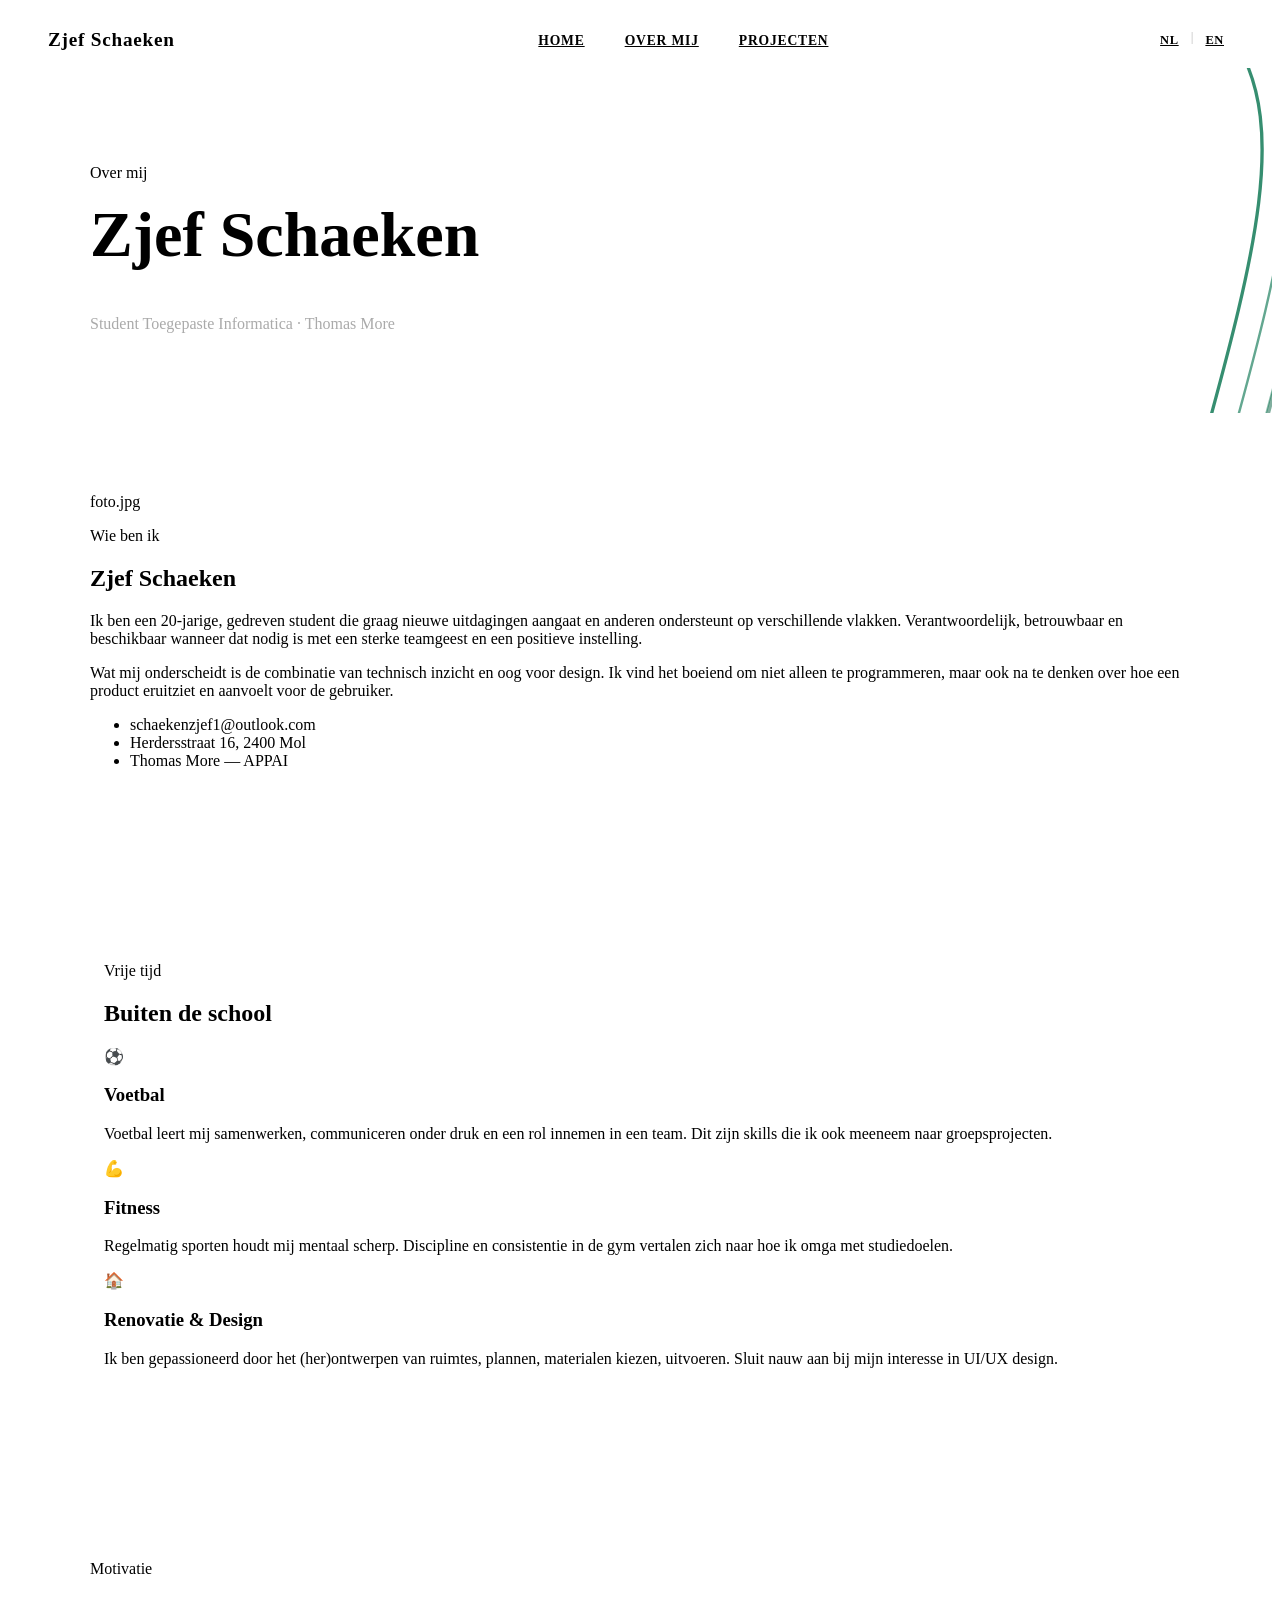
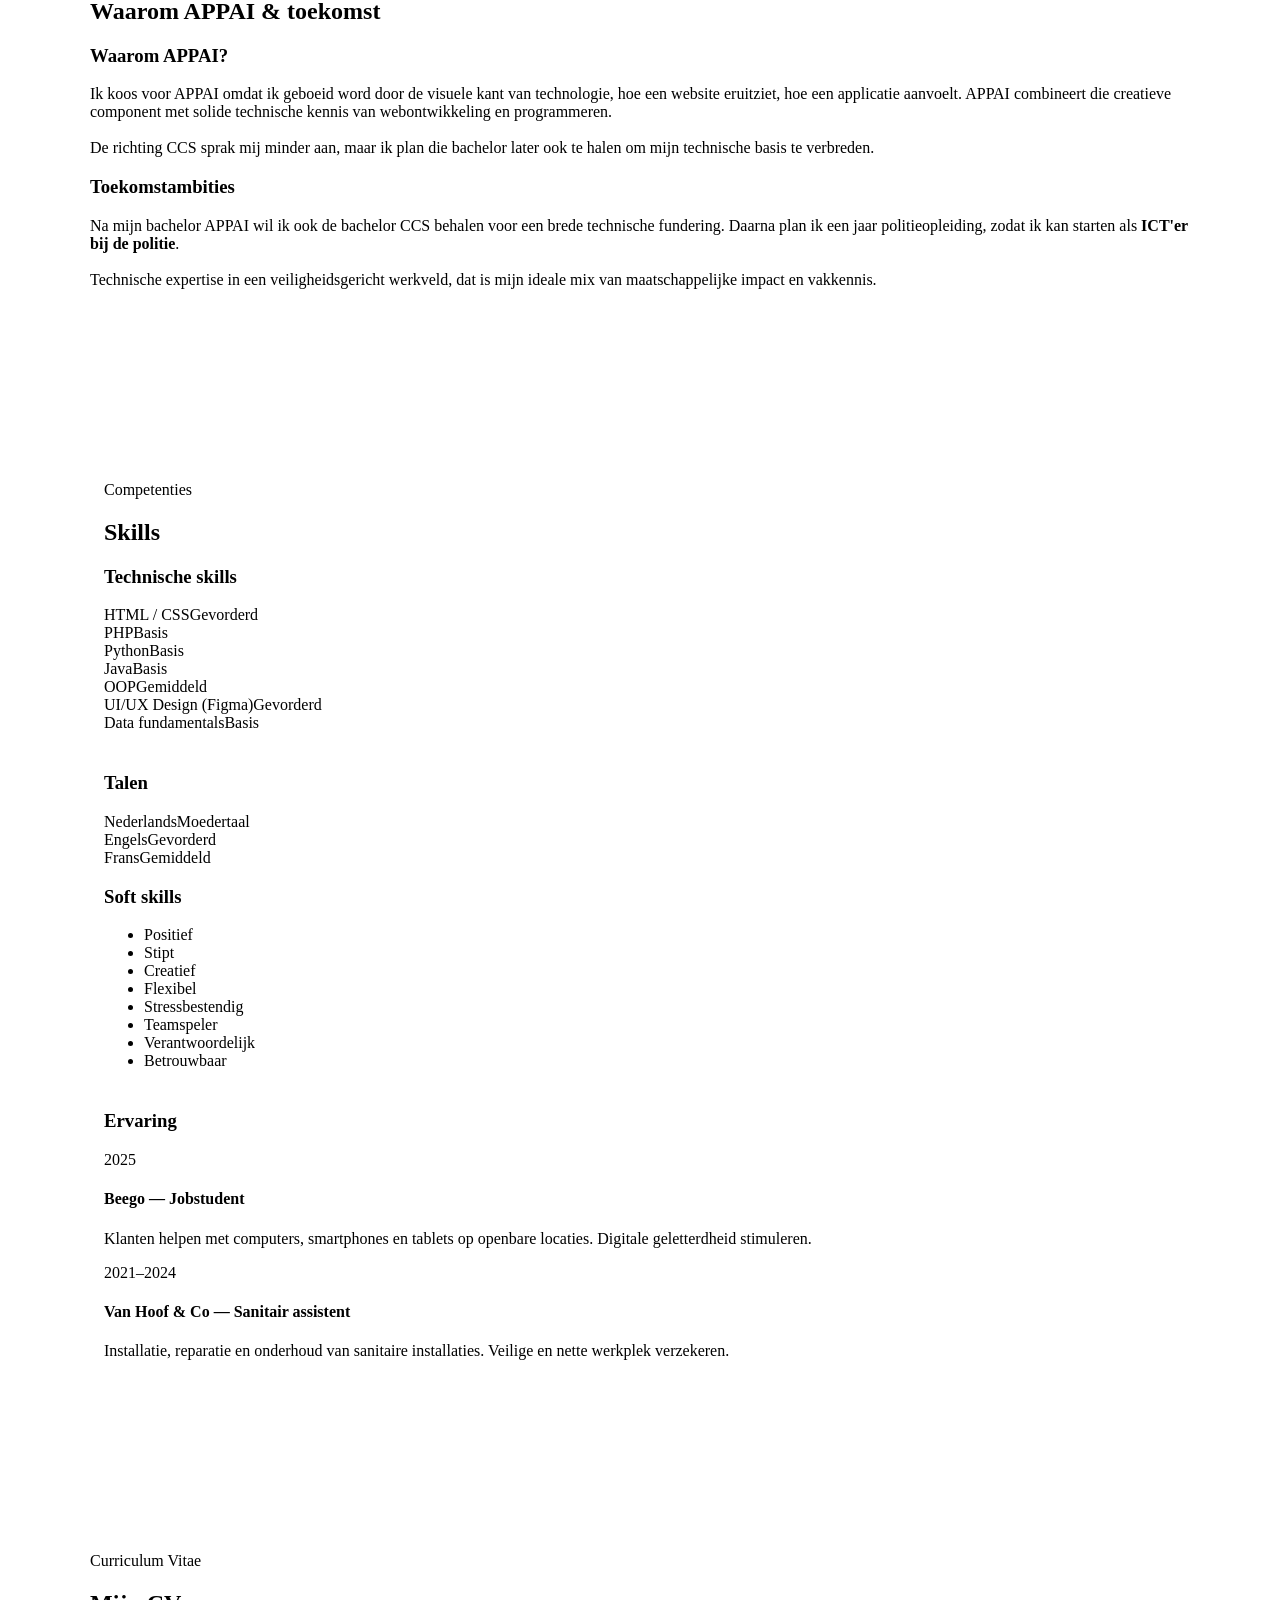
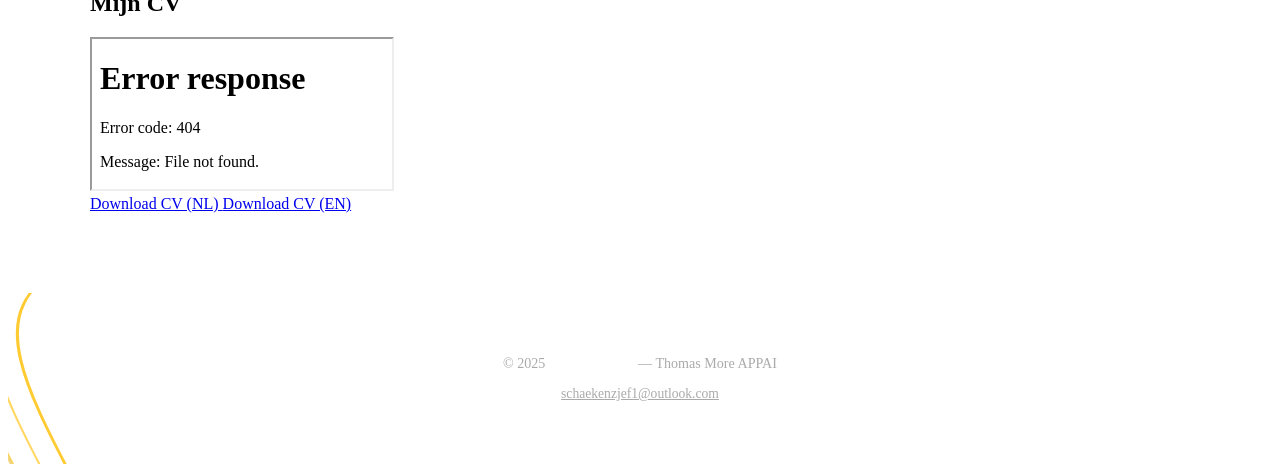
==== about.html @ 0b4c5e6b "changes" ====
<!DOCTYPE html>
<html lang="nl">
<head>
  <meta charset="UTF-8" />
  <meta name="viewport" content="width=device-width, initial-scale=1.0" />
  <title>Over mij — Zjef Schaeken</title>
  <link rel="icon" href="favicon.svg" type="image/svg+xml" />
  <link rel="stylesheet" href="css/base.css" />
  <link rel="stylesheet" href="css/nav.css" />
  <link rel="stylesheet" href="css/layout.css" />
  <link rel="stylesheet" href="css/components.css" />
  <link rel="stylesheet" href="css/about.css" />
</head>
<body>

  <nav>
    <span class="nav-logo">Zjef <span>Schaeken</span></span>
    <ul class="nav-links">
      <li><a href="index.html">Home</a></li>
      <li><a href="about.html">Over mij</a></li>
      <li><a href="projects.html">Projecten</a></li>
    </ul>
    <div class="nav-right">
      <div class="nav-lang">
        <a href="about.html"    data-lang="nl">NL</a>
        <span>|</span>
        <a href="about_en.html" data-lang="en">EN</a>
      </div>
      <button class="nav-toggle"><span></span><span></span><span></span></button>
    </div>
  </nav>

  <div class="page-content">

    <!-- PAGE HEADER -->
    <header class="page-header has-wave fade-up">
      <img class="wave-green-tl" src="images/wave-green-tl.svg" alt="" />
      <img class="wave-lines-green-right" src="images/wave-lines-green-right.svg" alt="" />
      <div class="page-header-inner" style="position:relative;z-index:1">
        <p class="section-label" style="color:var(--orange)">Over mij</p>
        <h1>Zjef <span>Schaeken</span></h1>
        <p style="color:#aaa; margin-top:0.75rem">Student Toegepaste Informatica · Thomas More</p>
      </div>
    </header>

    <!-- INTRO MET FOTO -->
    <div class="section">
      <div class="about-intro">
        <div class="about-photo fade-up">
          <img src="images/foto.jpg" alt="Zjef Schaeken"
               onerror="this.outerHTML='<div class=\'about-photo-placeholder\'>foto.jpg</div>'" />
        </div>

        <div class="about-text fade-up delay-2">
          <p class="section-label">Wie ben ik</p>
          <h2 class="section-title">Zjef Schaeken</h2>
          <div class="title-line"></div>
          <p>
            Ik ben een 20-jarige, gedreven student die graag nieuwe uitdagingen aangaat
            en anderen ondersteunt op verschillende vlakken. Verantwoordelijk,
            betrouwbaar en beschikbaar wanneer dat nodig is met een sterke teamgeest
            en een positieve instelling.
          </p>
          <p>
            Wat mij onderscheidt is de combinatie van technisch inzicht en oog voor
            design. Ik vind het boeiend om niet alleen te programmeren, maar ook na te
            denken over hoe een product eruitziet en aanvoelt voor de gebruiker.
          </p>

          <ul class="contact-list">
            <li><span class="contact-icon"></span> schaekenzjef1@outlook.com</li>
            <li><span class="contact-icon"></span> Herdersstraat 16, 2400 Mol</li>
            <li><span class="contact-icon"></span> Thomas More — APPAI</li>
          </ul>
        </div>
      </div>
    </div>

    <!-- HOBBIES -->
    <div class="section-full section-gray has-wave" style="position:relative; overflow:hidden">
      <div class="section" style="padding-top:0; padding-bottom:0">
        <p class="section-label">Vrije tijd</p>
        <h2 class="section-title">Buiten de school</h2>
        <div class="title-line"></div>

        <div class="hobbies-grid">
          <div class="hobby-item fade-up delay-1">
            <div class="hobby-icon">⚽</div>
            <h3>Voetbal</h3>
            <p>Voetbal leert mij samenwerken, communiceren onder druk en
               een rol innemen in een team. Dit zijn skills die ik ook meeneem
               naar groepsprojecten.</p>
          </div>
          <div class="hobby-item fade-up delay-2">
            <div class="hobby-icon">💪</div>
            <h3>Fitness</h3>
            <p>Regelmatig sporten houdt mij mentaal scherp. Discipline
               en consistentie in de gym vertalen zich naar hoe ik omga
               met studiedoelen.</p>
          </div>
          <div class="hobby-item fade-up delay-3">
            <div class="hobby-icon">🏠</div>
            <h3>Renovatie &amp; Design</h3>
            <p>Ik ben gepassioneerd door het (her)ontwerpen van ruimtes,
               plannen, materialen kiezen, uitvoeren. Sluit nauw aan bij
               mijn interesse in UI/UX design.</p>
          </div>
        </div>
      </div>
    </div>

    <!-- MOTIVATIE -->
    <div class="section">
      <p class="section-label">Motivatie</p>
      <h2 class="section-title">Waarom APPAI &amp; toekomst</h2>
      <div class="title-line"></div>

      <div class="motivation-grid">
        <div class="motivation-block fade-up delay-1">
          <h3>Waarom APPAI?</h3>
          <p>
            Ik koos voor APPAI omdat ik geboeid word door de visuele kant
            van technologie, hoe een website eruitziet, hoe een applicatie
            aanvoelt. APPAI combineert die creatieve component met solide
            technische kennis van webontwikkeling en programmeren.
            <br><br>
            De richting CCS sprak mij minder aan, maar ik plan die bachelor
            later ook te halen om mijn technische basis te verbreden.
          </p>
        </div>
        <div class="motivation-block fade-up delay-2">
          <h3>Toekomstambities</h3>
          <p>
            Na mijn bachelor APPAI wil ik ook de bachelor CCS behalen voor
            een brede technische fundering. Daarna plan ik een jaar
            politieopleiding, zodat ik kan starten als
            <strong>ICT'er bij de politie</strong>.
            <br><br>
            Technische expertise in een veiligheidsgericht werkveld,
            dat is mijn ideale mix van maatschappelijke impact en vakkennis.
          </p>
        </div>
      </div>
    </div>

    <!-- SKILLS -->
    <div class="section-full section-gray">
      <div class="section" style="padding-top:0; padding-bottom:0">
        <p class="section-label">Competenties</p>
        <h2 class="section-title">Skills</h2>
        <div class="title-line"></div>

        <div class="skills-grid">
          <div class="skills-col">
            <h3>Technische skills</h3>

            <div class="skill-item">
              <div class="skill-label"><span>HTML / CSS</span><span class="skill-tag">Gevorderd</span></div>
            </div>
            <div class="skill-item">
              <div class="skill-label"><span>PHP</span><span class="skill-tag">Basis</span></div>
            </div>
            <div class="skill-item">
              <div class="skill-label"><span>Python</span><span class="skill-tag">Basis</span></div>
            </div>
            <div class="skill-item">
              <div class="skill-label"><span>Java</span><span class="skill-tag">Basis</span></div>
            </div>
            <div class="skill-item">
              <div class="skill-label"><span>OOP</span><span class="skill-tag">Gemiddeld</span></div>
            </div>
            <div class="skill-item">
              <div class="skill-label"><span>UI/UX Design (Figma)</span><span class="skill-tag">Gevorderd</span></div>
            </div>
            <div class="skill-item">
              <div class="skill-label"><span>Data fundamentals</span><span class="skill-tag">Basis</span></div>
            </div>

            <h3 style="margin-top:2.5rem">Talen</h3>
            <div class="skill-item">
              <div class="skill-label"><span>Nederlands</span><span>Moedertaal</span></div>
              <div class="skill-track"><div class="skill-fill" data-width="100"></div></div>
            </div>
            <div class="skill-item">
              <div class="skill-label"><span>Engels</span><span>Gevorderd</span></div>
              <div class="skill-track"><div class="skill-fill" data-width="80"></div></div>
            </div>
            <div class="skill-item">
              <div class="skill-label"><span>Frans</span><span>Gemiddeld</span></div>
              <div class="skill-track"><div class="skill-fill" data-width="60"></div></div>
            </div>
          </div>

          <div class="skills-col">
            <h3>Soft skills</h3>
            <ul class="soft-list">
              <li>Positief</li>
              <li>Stipt</li>
              <li>Creatief</li>
              <li>Flexibel</li>
              <li>Stressbestendig</li>
              <li>Teamspeler</li>
              <li>Verantwoordelijk</li>
              <li>Betrouwbaar</li>
            </ul>

            <h3 style="margin-top:2.5rem">Ervaring</h3>
            <div class="timeline">
              <div class="timeline-item">
                <span class="timeline-year">2025</span>
                <div>
                  <h4>Beego — Jobstudent</h4>
                  <p>Klanten helpen met computers, smartphones en tablets
                     op openbare locaties. Digitale geletterdheid stimuleren.</p>
                </div>
              </div>
              <div class="timeline-item">
                <span class="timeline-year">2021–2024</span>
                <div>
                  <h4>Van Hoof &amp; Co — Sanitair assistent</h4>
                  <p>Installatie, reparatie en onderhoud van sanitaire
                     installaties. Veilige en nette werkplek verzekeren.</p>
                </div>
              </div>
            </div>
          </div>
        </div>
      </div>
    </div>

    <!-- CV -->
    <div class="section">
      <p class="section-label">Curriculum Vitae</p>
      <h2 class="section-title">Mijn CV</h2>
      <div class="title-line"></div>

      <iframe class="cv-viewer"
              src="CV_Zjef_Schaeken_NL.pdf"
              title="CV Zjef Schaeken">
        <a href="CV_Zjef_Schaeken_NL.pdf">Download CV</a>
      </iframe>

      <div class="cv-btns">
        <a href="CV_Zjef_Schaeken_NL.pdf" download="CV_Zjef_Schaeken_NL.pdf" class="btn btn-green">
          Download CV (NL)
        </a>
        <a href="CV_Zjef_Schaeken_EN.pdf" download="CV_Zjef_Schaeken_EN.pdf" class="btn">
          Download CV (EN)
        </a>
      </div>
    </div>

    <!-- FOOTER -->
    <div class="has-wave section-black" style="padding:3rem; text-align:center; position:relative; overflow:hidden">
      <img class="wave-orange-br" src="images/wave-orange-br.svg" alt="" />
      <img class="wave-lines-orange-left" src="images/wave-lines-orange-left.svg" alt="" />
      <div style="position:relative;z-index:1">
        <p style="color:#aaa; font-size:0.88rem">
          &copy; 2025 <strong style="color:white">Zjef Schaeken</strong> — Thomas More APPAI
        </p>
        <p style="margin-top:0.5rem; font-size:0.85rem; color:#555">
          <a href="mailto:schaekenzjef1@outlook.com" style="color:#aaa">schaekenzjef1@outlook.com</a>
        </p>
      </div>
    </div>

  </div>

  <script src="nav.js"></script>
</body>
</html>
---- css/nav.css ----
/* =============================================
   NAVIGATIE
   ============================================= */

nav {
  position: fixed;
  top: 0; left: 0; right: 0;
  z-index: 100;
  background: var(--white);
  border-bottom: 2px solid var(--black);
  display: flex;
  align-items: center;
  justify-content: space-between;
  padding: 0 3rem;
  height: 80px;
}

.nav-logo {
  font-family: var(--font-display);
  font-weight: 800;
  font-size: 1.2rem;
  color: var(--black);
  letter-spacing: 0.04em;
}

.nav-logo span { color: var(--green); }

.nav-links {
  display: flex;
  gap: 2.5rem;
  list-style: none;
}

.nav-links a {
  font-family: var(--font-display);
  font-weight: 600;
  font-size: 0.85rem;
  color: var(--black);
  letter-spacing: 0.06em;
  text-transform: uppercase;
  transition: color 0.2s;
}

.nav-links a:hover,
.nav-links a.active {
  color: var(--green);
}

.nav-right {
  display: flex;
  align-items: center;
  gap: 1.5rem;
}

.nav-lang {
  display: flex;
  gap: 0.25rem;
  font-size: 0.78rem;
  font-family: var(--font-display);
  font-weight: 700;
}

.nav-lang a {
  padding: 3px 8px;
  color: var(--muted);
  letter-spacing: 0.05em;
  transition: color 0.2s;
}

.nav-lang a:hover,
.nav-lang a.active {
  color: var(--green);
}

.nav-lang span { color: #ccc; }

/* Hamburger mobiel */
.nav-toggle {
  display: none;
  flex-direction: column;
  gap: 5px;
  cursor: pointer;
  background: none;
  border: none;
}

.nav-toggle span {
  width: 22px;
  height: 2px;
  background: var(--black);
}

.page-content { padding-top: 60px; }

/* ---- Responsive nav ---- */
@media (max-width: 768px) {
  nav { padding: 0 1.25rem; }

  .nav-toggle { display: flex; }

  .nav-links {
    display: none;
    position: absolute;
    top: 60px; left: 0; right: 0;
    background: var(--white);
    flex-direction: column;
    padding: 1.5rem 2rem;
    gap: 1.25rem;
    border-bottom: 2px solid var(--black);
  }

  .nav-links.open { display: flex; }
}
---- css/layout.css ----
/* =============================================
   LAYOUT — secties, golven, page header, footer
   ============================================= */

/* ---- Secties ---- */
.section {
  padding: 5rem 3rem;
  max-width: 1100px;
  margin: 0 auto;
}

.section-full { padding: 5rem 3rem; }

.section-gray  { background: var(--gray); }

.section-black {
  background: var(--black);
  color: var(--white);
}

.section-black h1,
.section-black h2,
.section-black h3 { color: var(--white); }

/* ---- Golvende hoek-decoraties ---- */
.has-wave { position: relative; overflow: hidden; }

.wave-green-tl {
  position: absolute;
  top: 0; left: 0;
  width: 480px;
  pointer-events: none;
  z-index: 0;
}

.wave-orange-br {
  position: absolute;
  bottom: 0; right: 0;
  width: 440px;
  pointer-events: none;
  z-index: 0;
}

.wave-green-br {
  position: absolute;
  bottom: 0; right: 0;
  width: 480px;
  pointer-events: none;
  z-index: 0;
}

.wave-orange-bl {
  position: absolute;
  bottom: 0; left: 0;
  width: 440px;
  pointer-events: none;
  z-index: 0;
}

.wave-lines-green-right {
  position: absolute;
  top: 0; right: 0;
  width: 380px;
  height: 100%;
  pointer-events: none;
  z-index: 0;
}

.wave-lines-orange-left {
  position: absolute;
  top: 0; left: 0;
  width: 360px;
  height: 100%;
  pointer-events: none;
  z-index: 0;
}

/* Alles binnen een wave-sectie boven de golf */
.has-wave > *:not(.wave-green-tl):not(.wave-orange-br):not(.wave-green-br):not(.wave-orange-bl):not(.wave-lines-green-right):not(.wave-lines-orange-left) {
  position: relative;
  z-index: 1;
}

/* ---- Gedeelde paginaheader (about & projects) ---- */
.page-header {
  background: var(--black);
  color: var(--white);
  padding: 5rem 3rem 4rem;
}

.page-header-inner {
  max-width: 1100px;
  margin: 0 auto;
}

.page-header h1 {
  font-size: clamp(2.5rem, 5vw, 4rem);
  color: var(--white);
  margin-top: 0.5rem;
}

.page-header h1 span { color: var(--green); }

/* ---- Footer ---- */
footer {
  background: var(--black);
  color: #aaa;
  text-align: center;
  padding: 2rem;
  font-size: 0.85rem;
}

footer strong { color: var(--white); }

/* ---- Responsive ---- */
@media (max-width: 768px) {
  .section      { padding: 3rem 1.5rem; }
  .section-full { padding: 3rem 1.5rem; }
}
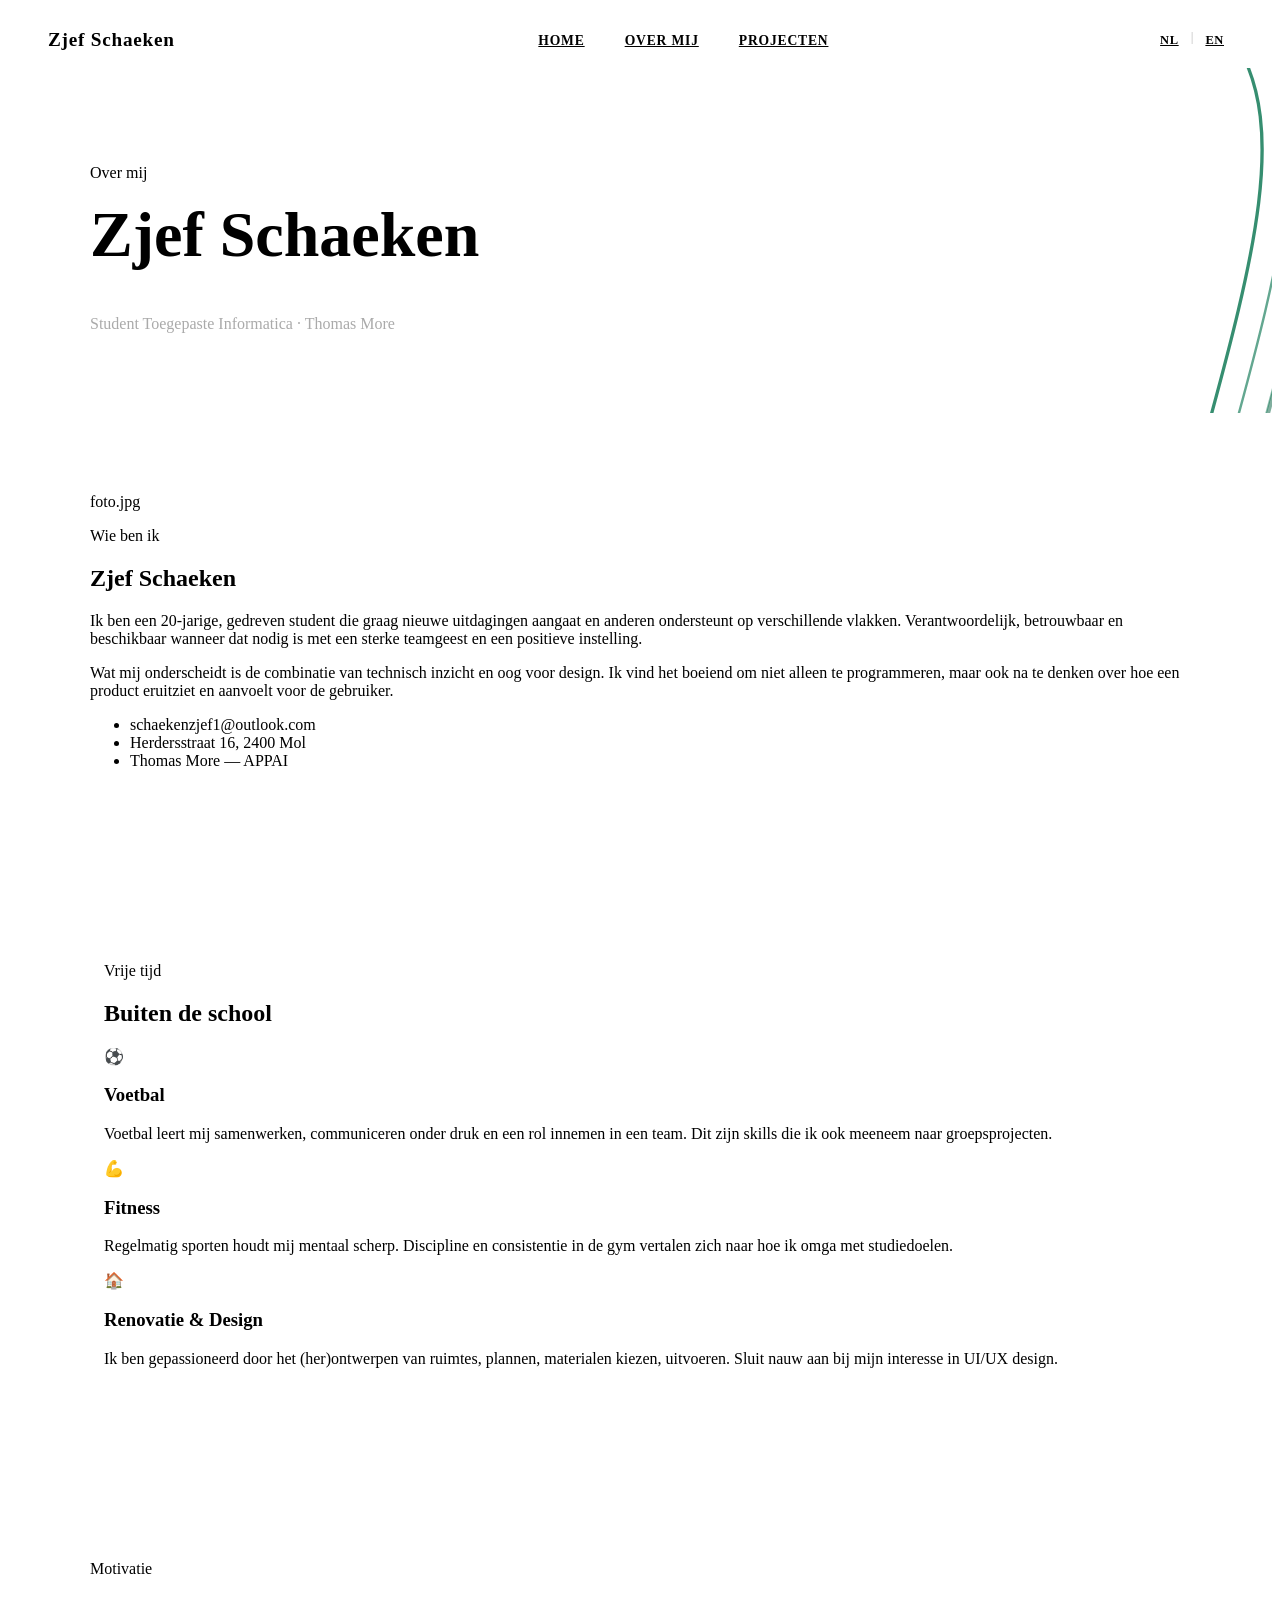
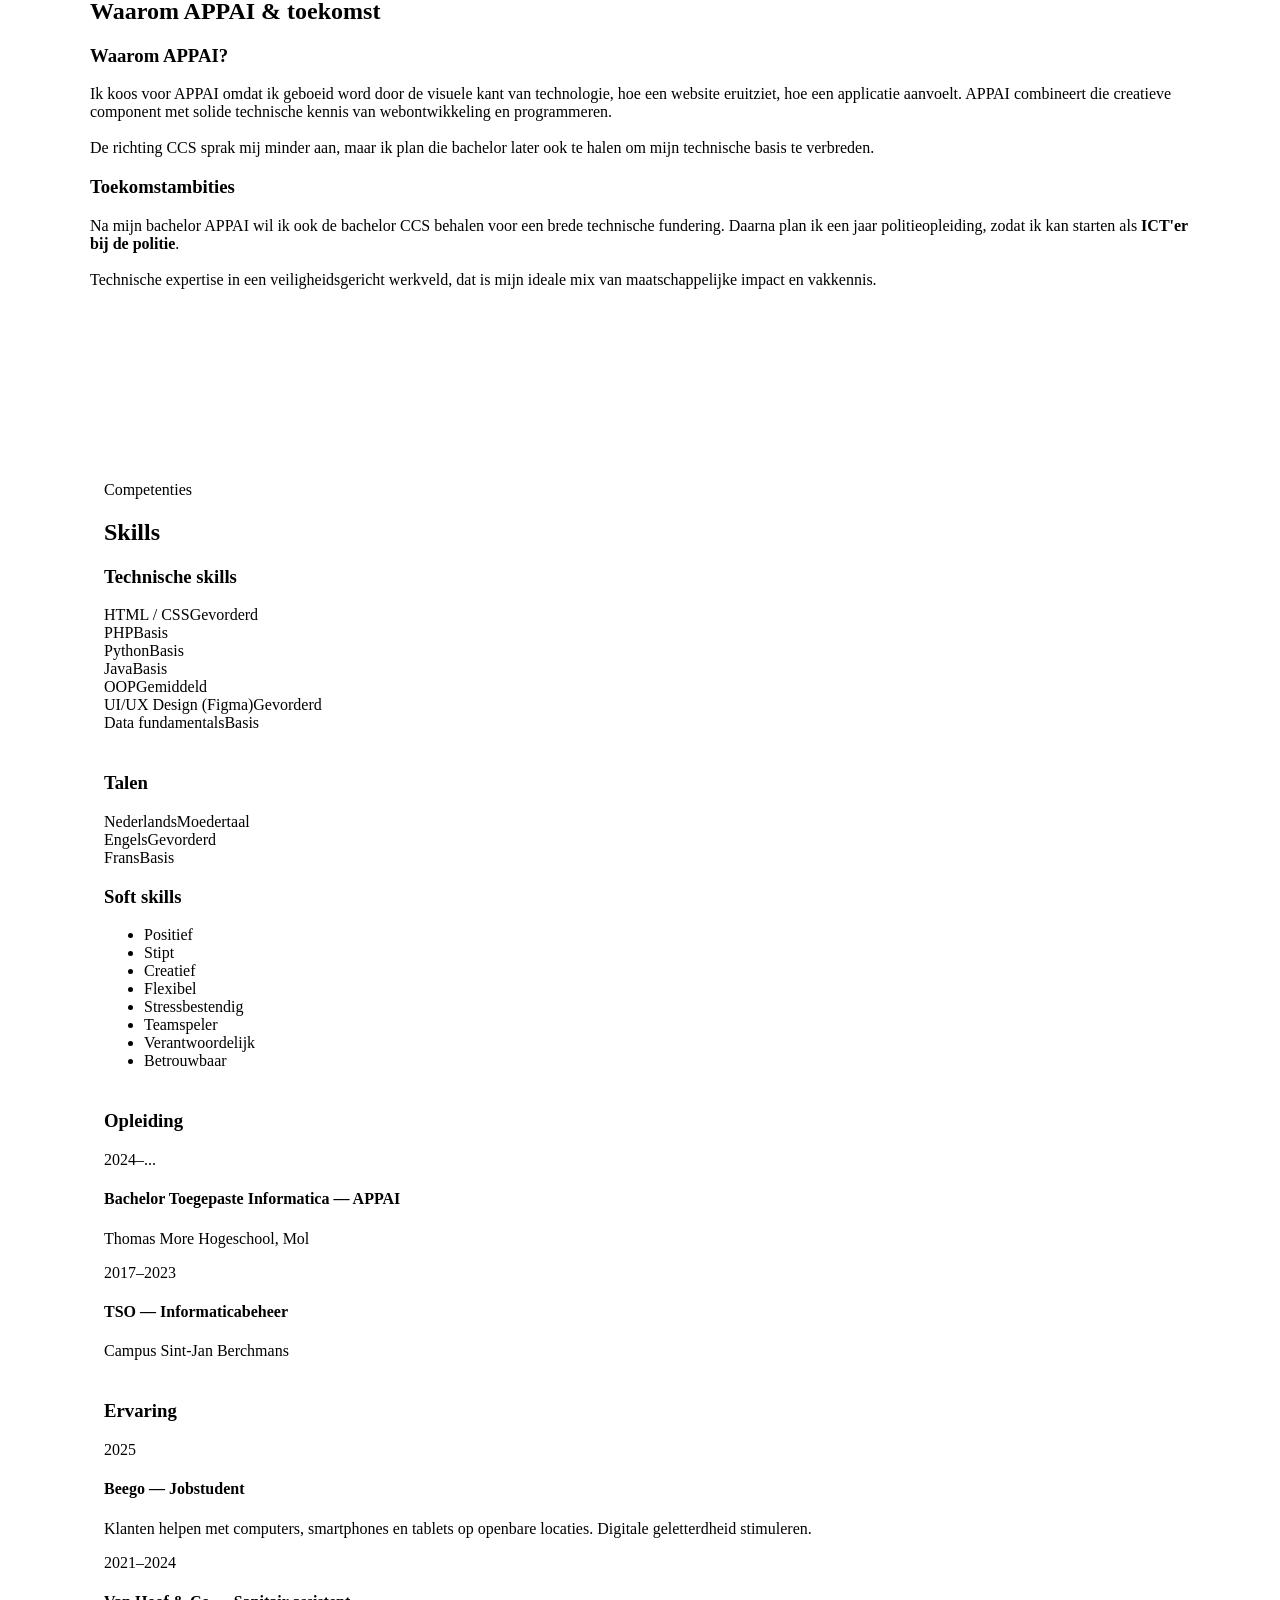
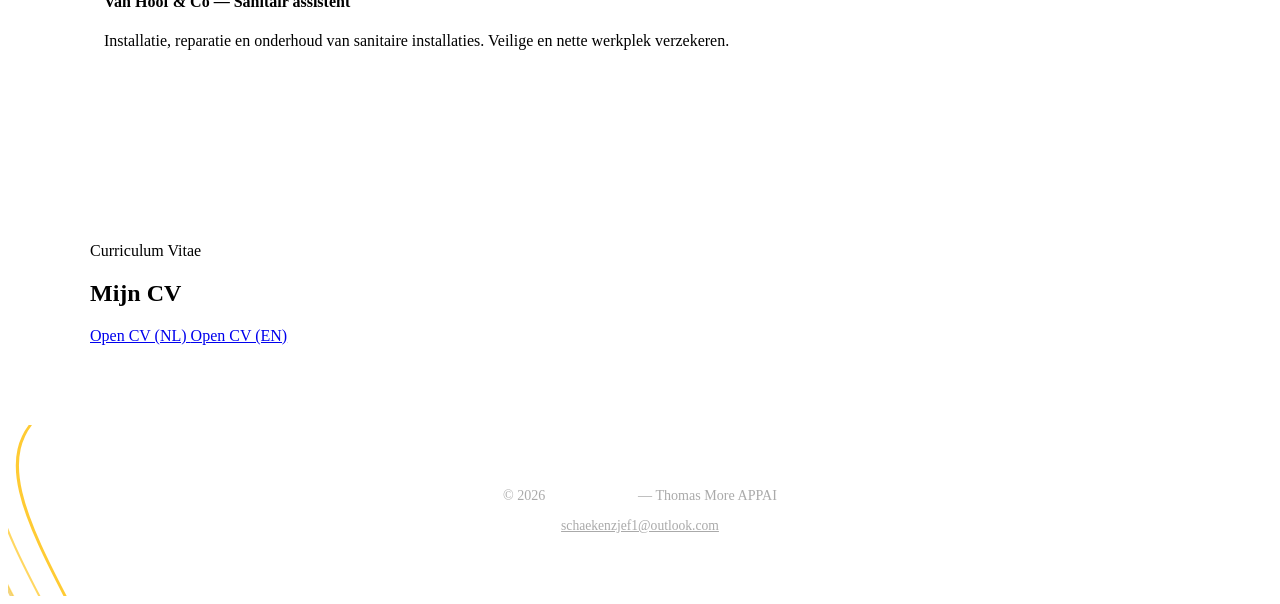
==== commit 275cd4b4: "change" ====
--- a/about.html
+++ b/about.html
@@ -186,8 +186,8 @@
               <div class="skill-track"><div class="skill-fill" data-width="80"></div></div>
             </div>
             <div class="skill-item">
-              <div class="skill-label"><span>Frans</span><span>Gemiddeld</span></div>
-              <div class="skill-track"><div class="skill-fill" data-width="60"></div></div>
+              <div class="skill-label"><span>Frans</span><span>Basis</span></div>
+              <div class="skill-track"><div class="skill-fill" data-width="50"></div></div>
             </div>
           </div>
 
@@ -204,6 +204,24 @@
               <li>Betrouwbaar</li>
             </ul>
 
+            <h3 style="margin-top:2.5rem">Opleiding</h3>
+            <div class="timeline">
+              <div class="timeline-item">
+                <span class="timeline-year">2024–...</span>
+                <div>
+                  <h4>Bachelor Toegepaste Informatica — APPAI</h4>
+                  <p>Thomas More Hogeschool, Mol</p>
+                </div>
+              </div>
+              <div class="timeline-item">
+                <span class="timeline-year">2017–2023</span>
+                <div>
+                  <h4>TSO — Informaticabeheer</h4>
+                  <p>Campus Sint-Jan Berchmans</p>
+                </div>
+              </div>
+            </div>
+
             <h3 style="margin-top:2.5rem">Ervaring</h3>
             <div class="timeline">
               <div class="timeline-item">
@@ -234,18 +252,12 @@
       <h2 class="section-title">Mijn CV</h2>
       <div class="title-line"></div>
 
-      <iframe class="cv-viewer"
-              src="CV_Zjef_Schaeken_NL.pdf"
-              title="CV Zjef Schaeken">
-        <a href="CV_Zjef_Schaeken_NL.pdf">Download CV</a>
-      </iframe>
-
       <div class="cv-btns">
-        <a href="CV_Zjef_Schaeken_NL.pdf" download="CV_Zjef_Schaeken_NL.pdf" class="btn btn-green">
-          Download CV (NL)
+        <a href="CV_Zjef_Schaeken_NL.pdf" target="_blank" class="btn btn-green">
+          Open CV (NL)
         </a>
-        <a href="CV_Zjef_Schaeken_EN.pdf" download="CV_Zjef_Schaeken_EN.pdf" class="btn">
-          Download CV (EN)
+        <a href="CV_Zjef_Schaeken_EN.pdf" target="_blank" class="btn">
+          Open CV (EN)
         </a>
       </div>
     </div>
@@ -256,7 +268,7 @@
       <img class="wave-lines-orange-left" src="images/wave-lines-orange-left.svg" alt="" />
       <div style="position:relative;z-index:1">
         <p style="color:#aaa; font-size:0.88rem">
-          &copy; 2025 <strong style="color:white">Zjef Schaeken</strong> — Thomas More APPAI
+          &copy; 2026 <strong style="color:white">Zjef Schaeken</strong> — Thomas More APPAI
         </p>
         <p style="margin-top:0.5rem; font-size:0.85rem; color:#555">
           <a href="mailto:schaekenzjef1@outlook.com" style="color:#aaa">schaekenzjef1@outlook.com</a>
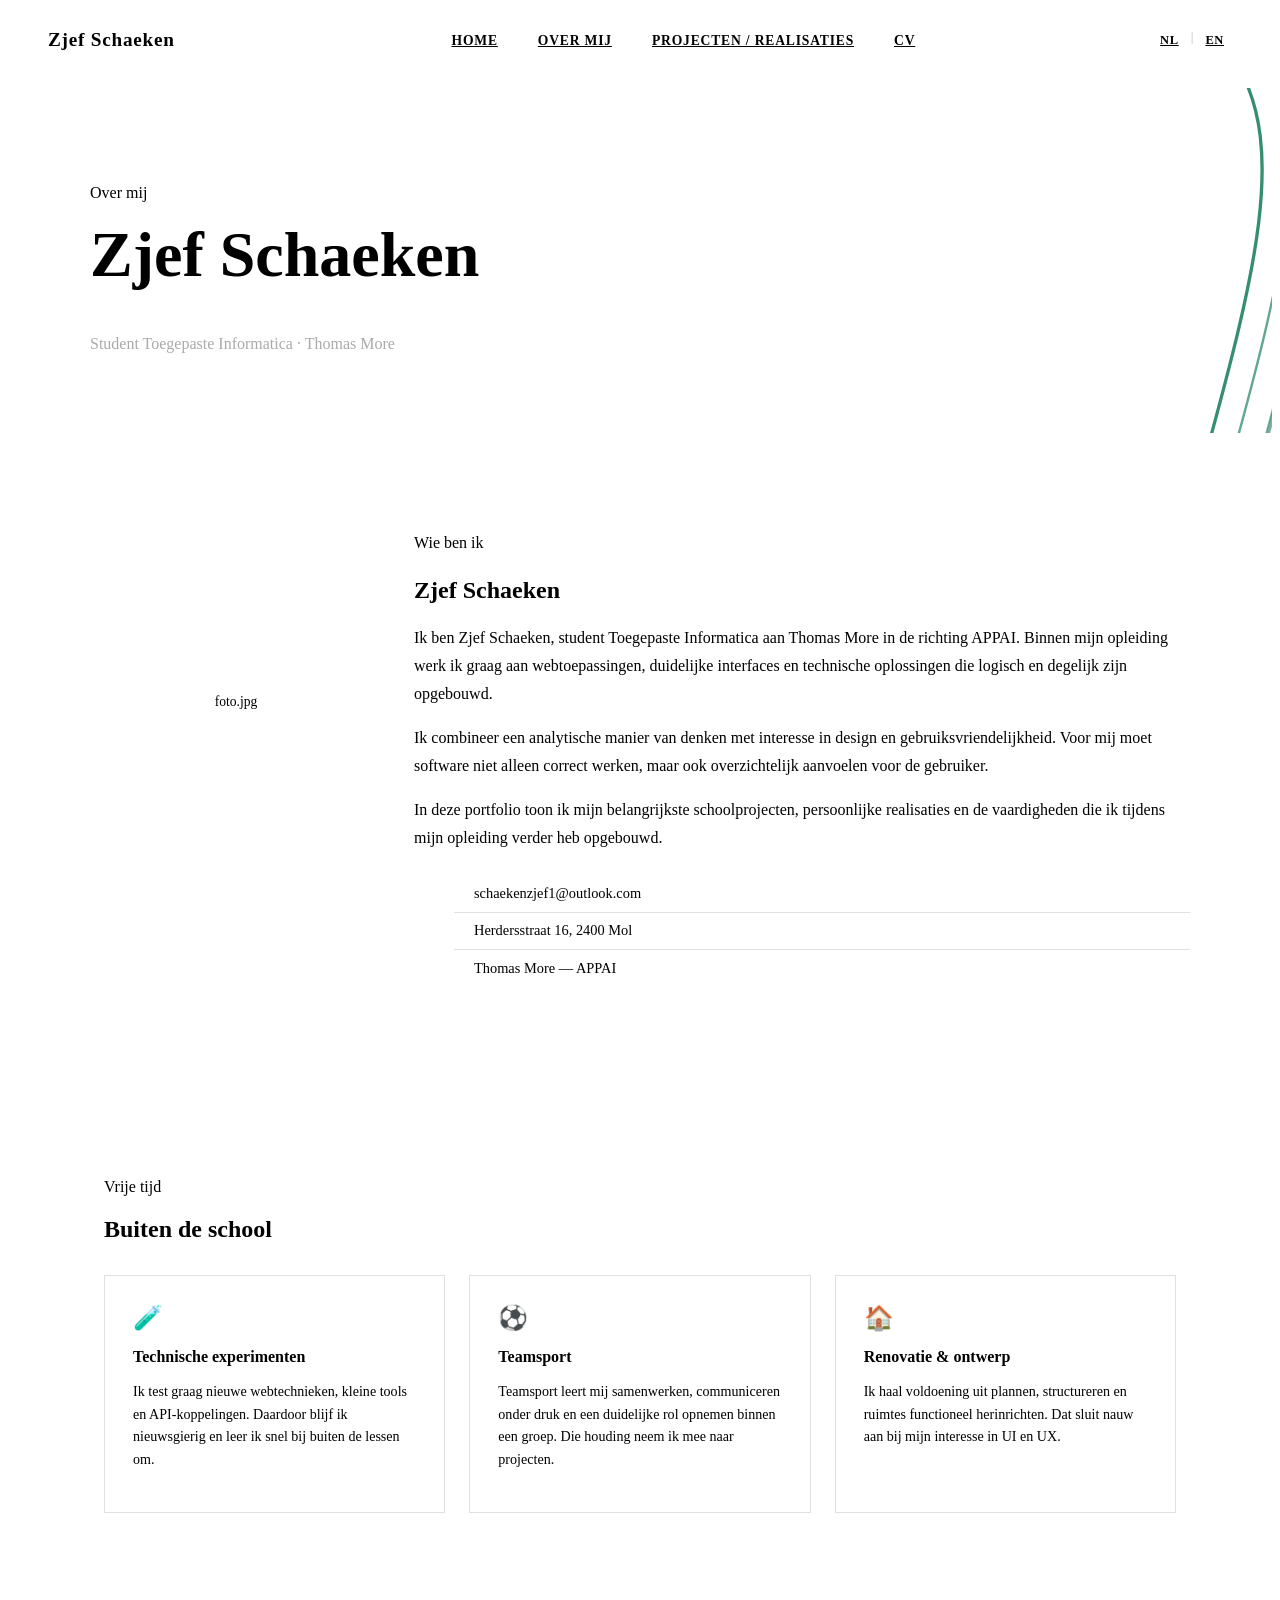
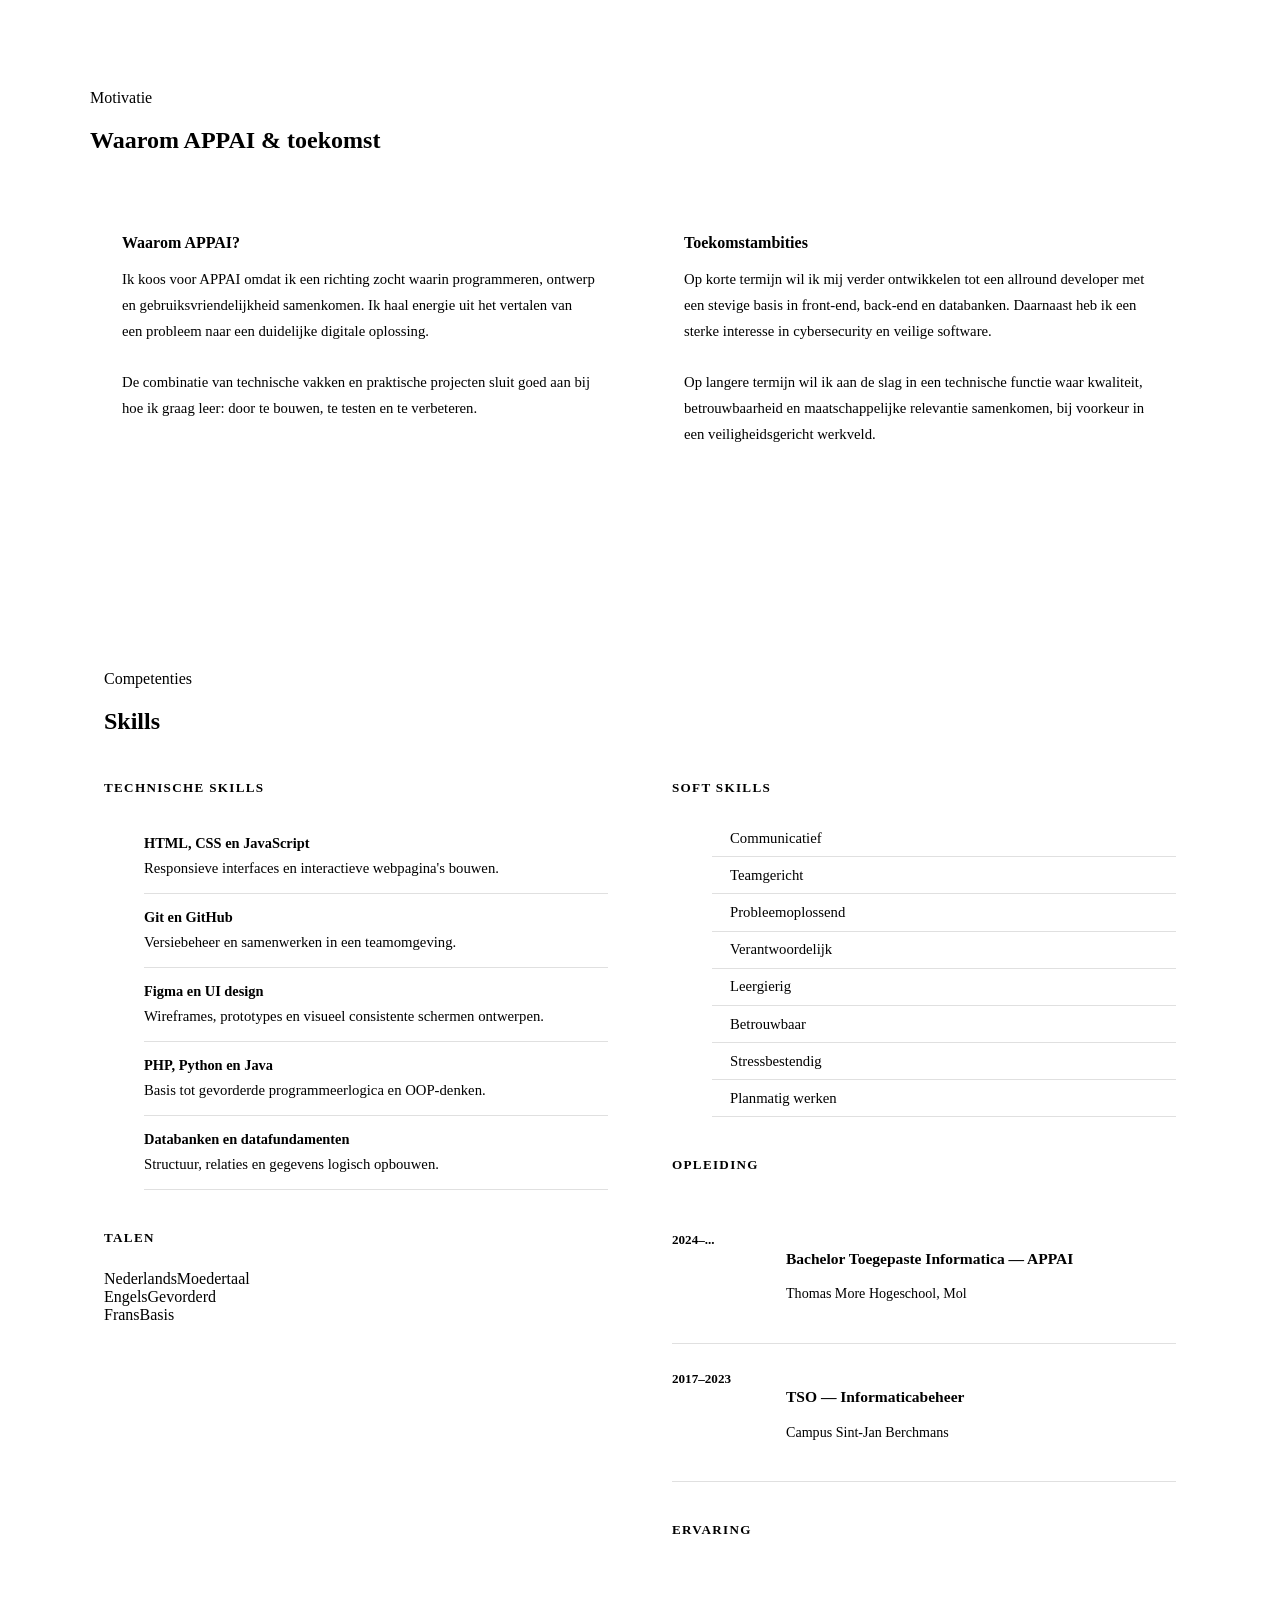
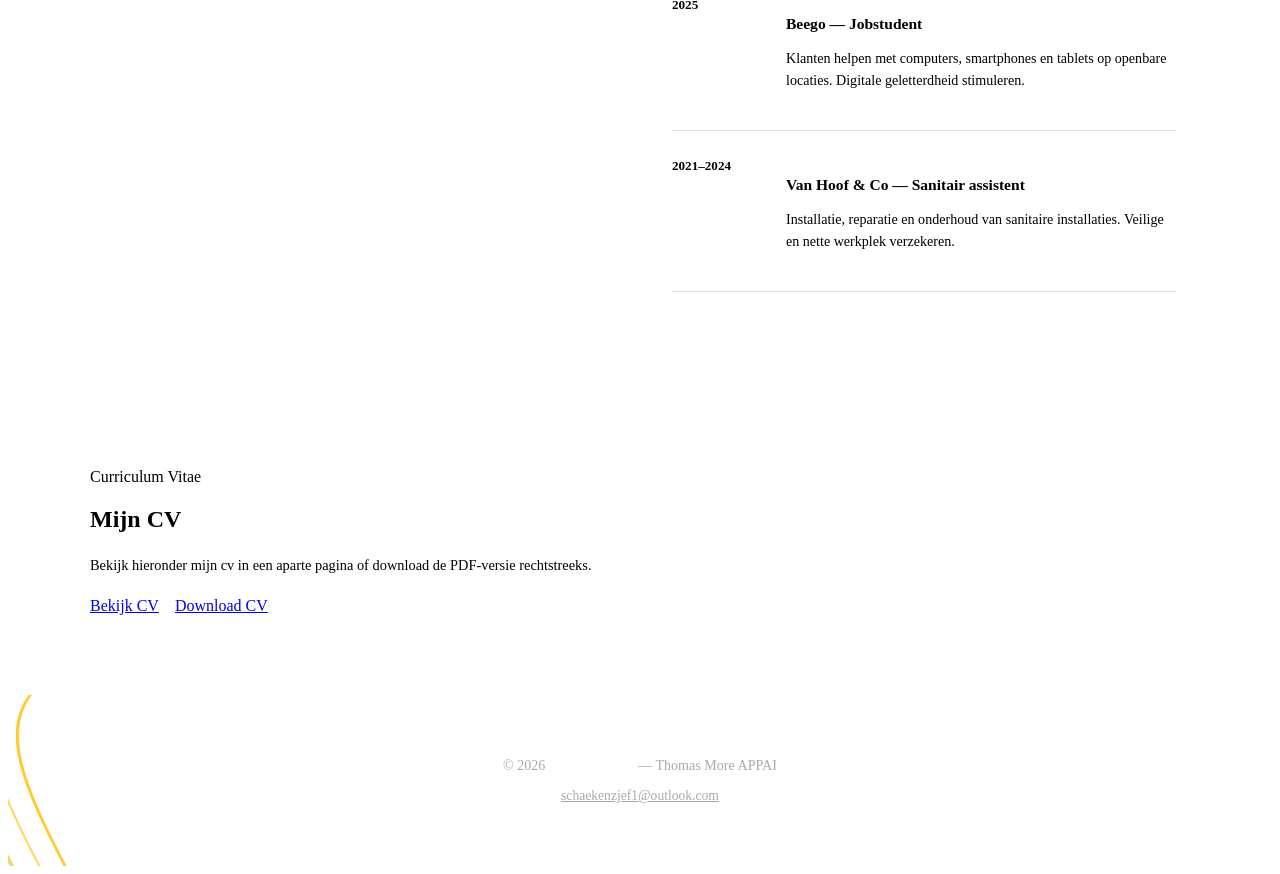
==== commit 104e7317: "finished" ====
--- a/about.html
+++ b/about.html
@@ -18,7 +18,8 @@
     <ul class="nav-links">
       <li><a href="index.html">Home</a></li>
       <li><a href="about.html">Over mij</a></li>
-      <li><a href="projects.html">Projecten</a></li>
+      <li><a href="projects.html">Projecten / Realisaties</a></li>
+      <li><a href="cv.html">CV</a></li>
     </ul>
     <div class="nav-right">
       <div class="nav-lang">
@@ -30,7 +31,7 @@
     </div>
   </nav>
 
-  <div class="page-content">
+  <main class="page-content">
 
     <!-- PAGE HEADER -->
     <header class="page-header has-wave fade-up">
@@ -56,15 +57,20 @@
           <h2 class="section-title">Zjef Schaeken</h2>
           <div class="title-line"></div>
           <p>
-            Ik ben een 20-jarige, gedreven student die graag nieuwe uitdagingen aangaat
-            en anderen ondersteunt op verschillende vlakken. Verantwoordelijk,
-            betrouwbaar en beschikbaar wanneer dat nodig is met een sterke teamgeest
-            en een positieve instelling.
-          </p>
-          <p>
-            Wat mij onderscheidt is de combinatie van technisch inzicht en oog voor
-            design. Ik vind het boeiend om niet alleen te programmeren, maar ook na te
-            denken over hoe een product eruitziet en aanvoelt voor de gebruiker.
+            Ik ben Zjef Schaeken, student Toegepaste Informatica aan Thomas More in de
+            richting APPAI. Binnen mijn opleiding werk ik graag aan webtoepassingen,
+            duidelijke interfaces en technische oplossingen die logisch en degelijk zijn
+            opgebouwd.
+          </p>
+          <p>
+            Ik combineer een analytische manier van denken met interesse in design en
+            gebruiksvriendelijkheid. Voor mij moet software niet alleen correct werken,
+            maar ook overzichtelijk aanvoelen voor de gebruiker.
+          </p>
+          <p>
+            In deze portfolio toon ik mijn belangrijkste schoolprojecten, persoonlijke
+            realisaties en de vaardigheden die ik tijdens mijn opleiding verder heb
+            opgebouwd.
           </p>
 
           <ul class="contact-list">
@@ -85,25 +91,22 @@
 
         <div class="hobbies-grid">
           <div class="hobby-item fade-up delay-1">
+            <div class="hobby-icon">🧪</div>
+            <h3>Technische experimenten</h3>
+            <p>Ik test graag nieuwe webtechnieken, kleine tools en API-koppelingen.
+              Daardoor blijf ik nieuwsgierig en leer ik snel bij buiten de lessen om.</p>
+          </div>
+          <div class="hobby-item fade-up delay-2">
             <div class="hobby-icon">⚽</div>
-            <h3>Voetbal</h3>
-            <p>Voetbal leert mij samenwerken, communiceren onder druk en
-               een rol innemen in een team. Dit zijn skills die ik ook meeneem
-               naar groepsprojecten.</p>
-          </div>
-          <div class="hobby-item fade-up delay-2">
-            <div class="hobby-icon">💪</div>
-            <h3>Fitness</h3>
-            <p>Regelmatig sporten houdt mij mentaal scherp. Discipline
-               en consistentie in de gym vertalen zich naar hoe ik omga
-               met studiedoelen.</p>
+            <h3>Teamsport</h3>
+            <p>Teamsport leert mij samenwerken, communiceren onder druk en een duidelijke
+              rol opnemen binnen een groep. Die houding neem ik mee naar projecten.</p>
           </div>
           <div class="hobby-item fade-up delay-3">
             <div class="hobby-icon">🏠</div>
-            <h3>Renovatie &amp; Design</h3>
-            <p>Ik ben gepassioneerd door het (her)ontwerpen van ruimtes,
-               plannen, materialen kiezen, uitvoeren. Sluit nauw aan bij
-               mijn interesse in UI/UX design.</p>
+            <h3>Renovatie &amp; ontwerp</h3>
+            <p>Ik haal voldoening uit plannen, structureren en ruimtes functioneel
+              herinrichten. Dat sluit nauw aan bij mijn interesse in UI en UX.</p>
           </div>
         </div>
       </div>
@@ -119,25 +122,24 @@
         <div class="motivation-block fade-up delay-1">
           <h3>Waarom APPAI?</h3>
           <p>
-            Ik koos voor APPAI omdat ik geboeid word door de visuele kant
-            van technologie, hoe een website eruitziet, hoe een applicatie
-            aanvoelt. APPAI combineert die creatieve component met solide
-            technische kennis van webontwikkeling en programmeren.
+            Ik koos voor APPAI omdat ik een richting zocht waarin programmeren,
+            ontwerp en gebruiksvriendelijkheid samenkomen. Ik haal energie uit het
+            vertalen van een probleem naar een duidelijke digitale oplossing.
             <br><br>
-            De richting CCS sprak mij minder aan, maar ik plan die bachelor
-            later ook te halen om mijn technische basis te verbreden.
+            De combinatie van technische vakken en praktische projecten sluit goed aan
+            bij hoe ik graag leer: door te bouwen, te testen en te verbeteren.
           </p>
         </div>
         <div class="motivation-block fade-up delay-2">
           <h3>Toekomstambities</h3>
           <p>
-            Na mijn bachelor APPAI wil ik ook de bachelor CCS behalen voor
-            een brede technische fundering. Daarna plan ik een jaar
-            politieopleiding, zodat ik kan starten als
-            <strong>ICT'er bij de politie</strong>.
+            Op korte termijn wil ik mij verder ontwikkelen tot een allround developer
+            met een stevige basis in front-end, back-end en databanken. Daarnaast heb
+            ik een sterke interesse in cybersecurity en veilige software.
             <br><br>
-            Technische expertise in een veiligheidsgericht werkveld,
-            dat is mijn ideale mix van maatschappelijke impact en vakkennis.
+            Op langere termijn wil ik aan de slag in een technische functie waar kwaliteit,
+            betrouwbaarheid en maatschappelijke relevantie samenkomen, bij voorkeur in
+            een veiligheidsgericht werkveld.
           </p>
         </div>
       </div>
@@ -153,28 +155,13 @@
         <div class="skills-grid">
           <div class="skills-col">
             <h3>Technische skills</h3>
-
-            <div class="skill-item">
-              <div class="skill-label"><span>HTML / CSS</span><span class="skill-tag">Gevorderd</span></div>
-            </div>
-            <div class="skill-item">
-              <div class="skill-label"><span>PHP</span><span class="skill-tag">Basis</span></div>
-            </div>
-            <div class="skill-item">
-              <div class="skill-label"><span>Python</span><span class="skill-tag">Basis</span></div>
-            </div>
-            <div class="skill-item">
-              <div class="skill-label"><span>Java</span><span class="skill-tag">Basis</span></div>
-            </div>
-            <div class="skill-item">
-              <div class="skill-label"><span>OOP</span><span class="skill-tag">Gemiddeld</span></div>
-            </div>
-            <div class="skill-item">
-              <div class="skill-label"><span>UI/UX Design (Figma)</span><span class="skill-tag">Gevorderd</span></div>
-            </div>
-            <div class="skill-item">
-              <div class="skill-label"><span>Data fundamentals</span><span class="skill-tag">Basis</span></div>
-            </div>
+            <ul class="skills-list">
+              <li><strong>HTML, CSS en JavaScript</strong>Responsieve interfaces en interactieve webpagina's bouwen.</li>
+              <li><strong>Git en GitHub</strong>Versiebeheer en samenwerken in een teamomgeving.</li>
+              <li><strong>Figma en UI design</strong>Wireframes, prototypes en visueel consistente schermen ontwerpen.</li>
+              <li><strong>PHP, Python en Java</strong>Basis tot gevorderde programmeerlogica en OOP-denken.</li>
+              <li><strong>Databanken en datafundamenten</strong>Structuur, relaties en gegevens logisch opbouwen.</li>
+            </ul>
 
             <h3 style="margin-top:2.5rem">Talen</h3>
             <div class="skill-item">
@@ -194,14 +181,14 @@
           <div class="skills-col">
             <h3>Soft skills</h3>
             <ul class="soft-list">
-              <li>Positief</li>
-              <li>Stipt</li>
-              <li>Creatief</li>
-              <li>Flexibel</li>
+              <li>Communicatief</li>
+              <li>Teamgericht</li>
+              <li>Probleemoplossend</li>
+              <li>Verantwoordelijk</li>
+              <li>Leergierig</li>
+              <li>Betrouwbaar</li>
               <li>Stressbestendig</li>
-              <li>Teamspeler</li>
-              <li>Verantwoordelijk</li>
-              <li>Betrouwbaar</li>
+              <li>Planmatig werken</li>
             </ul>
 
             <h3 style="margin-top:2.5rem">Opleiding</h3>
@@ -252,13 +239,13 @@
       <h2 class="section-title">Mijn CV</h2>
       <div class="title-line"></div>
 
-      <div class="cv-btns">
-        <a href="CV_Zjef_Schaeken_NL.pdf" target="_blank" class="btn btn-green">
-          Open CV (NL)
-        </a>
-        <a href="CV_Zjef_Schaeken_EN.pdf" target="_blank" class="btn">
-          Open CV (EN)
-        </a>
+      <p class="cv-note">
+        Bekijk hieronder mijn cv in een aparte pagina of download de PDF-versie rechtstreeks.
+      </p>
+
+      <div class="cv-actions">
+        <a href="cv.html" class="btn btn-green">Bekijk CV</a>
+        <a href="CV_Zjef_Schaeken_NL.pdf" download="CV_Zjef_Schaeken.pdf" class="btn">Download CV</a>
       </div>
     </div>
 
@@ -276,7 +263,7 @@
       </div>
     </div>
 
-  </div>
+  </main>
 
   <script src="nav.js"></script>
 </body>
--- a/css/nav.css
+++ b/css/nav.css
@@ -46,6 +46,10 @@
   color: var(--green);
 }
 
+.nav-links a[aria-current="page"] {
+  color: var(--green);
+}
+
 .nav-right {
   display: flex;
   align-items: center;
@@ -72,6 +76,10 @@
   color: var(--green);
 }
 
+.nav-lang a[aria-current="page"] {
+  color: var(--green);
+}
+
 .nav-lang span { color: #ccc; }
 
 /* Hamburger mobiel */
@@ -90,23 +98,26 @@
   background: var(--black);
 }
 
-.page-content { padding-top: 60px; }
+.page-content { padding-top: 80px; }
 
 /* ---- Responsive nav ---- */
 @media (max-width: 768px) {
-  nav { padding: 0 1.25rem; }
+  nav { padding: 0 1.25rem; height: 64px; }
+
+  .page-content { padding-top: 64px; }
 
   .nav-toggle { display: flex; }
 
   .nav-links {
     display: none;
     position: absolute;
-    top: 60px; left: 0; right: 0;
+    top: 64px; left: 0; right: 0;
     background: var(--white);
     flex-direction: column;
     padding: 1.5rem 2rem;
     gap: 1.25rem;
     border-bottom: 2px solid var(--black);
+    z-index: 99;
   }
 
   .nav-links.open { display: flex; }
--- a/css/layout.css
+++ b/css/layout.css
@@ -83,7 +83,7 @@
 
 /* ---- Gedeelde paginaheader (about & projects) ---- */
 .page-header {
-  background: var(--black);
+  background: var(--green);
   color: var(--white);
   padding: 5rem 3rem 4rem;
 }
@@ -99,12 +99,12 @@
   margin-top: 0.5rem;
 }
 
-.page-header h1 span { color: var(--green); }
+.page-header h1 span { color: var(--white); }
 
 /* ---- Footer ---- */
 footer {
-  background: var(--black);
-  color: #aaa;
+  background: var(--green);
+  color: rgba(255, 255, 255, 0.75);
   text-align: center;
   padding: 2rem;
   font-size: 0.85rem;
@@ -116,4 +116,21 @@
 @media (max-width: 768px) {
   .section      { padding: 3rem 1.5rem; }
   .section-full { padding: 3rem 1.5rem; }
+  .page-header  { padding: 3.5rem 1.5rem 2.5rem; }
+
+  .wave-green-tl        { width: 280px; }
+  .wave-orange-br       { width: 260px; }
+  .wave-lines-green-right { width: 220px; }
+  .wave-lines-orange-left { width: 200px; }
 }
+
+@media (max-width: 480px) {
+  .section      { padding: 2.5rem 1.25rem; }
+  .section-full { padding: 2.5rem 1.25rem; }
+  .page-header  { padding: 2.5rem 1.25rem 2rem; }
+
+  .wave-green-tl        { width: 180px; }
+  .wave-orange-br       { width: 160px; }
+  .wave-lines-green-right { width: 140px; }
+  .wave-lines-orange-left { width: 130px; }
+}
--- a/css/about.css
+++ b/css/about.css
@@ -0,0 +1,274 @@
+/* =============================================
+   ABOUT — intro met foto, hobbies, motivatie, skills, tijdlijn, CV
+   ============================================= */
+
+/* ---- Intro met foto ---- */
+.about-intro {
+  display: grid;
+  grid-template-columns: 260px 1fr;
+  gap: 4rem;
+  align-items: start;
+}
+
+.about-photo img {
+  width: 100%;
+  aspect-ratio: 3/4;
+  object-fit: cover;
+  border: 2px solid var(--black);
+}
+
+.about-photo-placeholder {
+  width: 100%;
+  aspect-ratio: 3/4;
+  background: var(--gray);
+  border: 2px solid var(--black);
+  display: flex;
+  align-items: center;
+  justify-content: center;
+  color: var(--muted);
+  font-size: 0.85rem;
+  text-align: center;
+  padding: 1rem;
+}
+
+.about-text p {
+  color: var(--muted);
+  margin-bottom: 1rem;
+  line-height: 1.75;
+}
+
+/* ---- Contact info ---- */
+.contact-list {
+  list-style: none;
+  margin-top: 1.5rem;
+}
+
+.contact-list li {
+  display: flex;
+  gap: 0.75rem;
+  align-items: center;
+  font-size: 0.9rem;
+  color: var(--text);
+  padding: 0.6rem 0;
+  border-bottom: 1px solid #e0e0e0;
+}
+
+.contact-list li:last-child { border-bottom: none; }
+
+.contact-icon {
+  width: 8px;
+  height: 8px;
+  background: var(--green);
+  flex-shrink: 0;
+}
+
+/* ---- Hobbies ---- */
+.hobbies-grid {
+  display: grid;
+  grid-template-columns: repeat(3, 1fr);
+  gap: 1.5rem;
+  margin-top: 2rem;
+}
+
+.hobby-item {
+  padding: 1.75rem;
+  border: 1.5px solid #e0e0e0;
+  transition: border-color 0.2s;
+}
+
+.hobby-item:hover { border-color: var(--green); }
+
+.hobby-icon {
+  font-size: 1.5rem;
+  margin-bottom: 0.75rem;
+}
+
+.hobby-item h3 {
+  font-size: 1rem;
+  margin-bottom: 0.4rem;
+  color: var(--black);
+}
+
+.hobby-item p {
+  font-size: 0.88rem;
+  color: var(--muted);
+  line-height: 1.6;
+}
+
+/* ---- Motivatie ---- */
+.motivation-grid {
+  display: grid;
+  grid-template-columns: 1fr 1fr;
+  gap: 1.5rem;
+  margin-top: 2rem;
+}
+
+.motivation-block {
+  padding: 2rem;
+  background-color: var(--gray);
+  color: var(--text);
+}
+
+.motivation-block h3 {
+  color: var(--orange);
+  font-size: 1rem;
+  margin-bottom: 0.75rem;
+}
+
+.motivation-block p {
+  font-size: 0.92rem;
+  color: var(--black);
+  line-height: 1.75;
+}
+
+/* ---- Skills ---- */
+.skills-grid {
+  display: grid;
+  grid-template-columns: 1fr 1fr;
+  gap: 4rem;
+  margin-top: 2rem;
+}
+
+.skills-stack {
+  display: grid;
+  gap: 1.5rem;
+}
+
+.skills-col h3 {
+  font-family: var(--font-display);
+  font-weight: 700;
+  font-size: 0.82rem;
+  text-transform: uppercase;
+  letter-spacing: 0.1em;
+  color: var(--muted);
+  margin-bottom: 1.5rem;
+}
+
+.skills-list {
+  list-style: none;
+}
+
+.skills-list li {
+  padding: 0.75rem 0;
+  border-bottom: 1px solid #e0e0e0;
+  color: var(--muted);
+  line-height: 1.6;
+  font-size: 0.92rem;
+}
+
+.skills-list li strong {
+  display: block;
+  color: var(--black);
+  font-family: var(--font-display);
+  font-size: 0.9rem;
+  margin-bottom: 0.15rem;
+}
+
+.soft-list { list-style: none; }
+
+.soft-list li {
+  padding: 0.6rem 0;
+  border-bottom: 1px solid #e0e0e0;
+  font-size: 0.92rem;
+  color: var(--black);
+  display: flex;
+  align-items: center;
+  gap: 0.75rem;
+}
+
+.soft-list li::before {
+  content: '';
+  width: 6px;
+  height: 6px;
+  background: var(--orange);
+  flex-shrink: 0;
+}
+
+/* ---- Tijdlijn (ervaring) ---- */
+.timeline { margin-top: 2rem; }
+
+.timeline-item {
+  display: grid;
+  grid-template-columns: 90px 1fr;
+  gap: 1.5rem;
+  padding: 1.5rem 0;
+  border-bottom: 1px solid #e0e0e0;
+}
+
+.timeline-year {
+  font-family: var(--font-display);
+  font-weight: 700;
+  font-size: 0.82rem;
+  color: var(--green);
+  padding-top: 3px;
+}
+
+.timeline-item h4 {
+  font-size: 0.97rem;
+  margin-bottom: 0.3rem;
+}
+
+.timeline-item p {
+  font-size: 0.88rem;
+  color: var(--muted);
+  line-height: 1.6;
+}
+
+/* ---- CV ---- */
+.cv-viewer {
+  width: 100%;
+  height: 750px;
+  border: 1.5px solid #e0e0e0;
+  margin-top: 2rem;
+  display: block;
+}
+
+.cv-frame-wrap {
+  background: var(--white);
+  border: 1.5px solid #e0e0e0;
+  margin-top: 1.5rem;
+}
+
+.cv-note {
+  color: var(--muted);
+  font-size: 0.9rem;
+  line-height: 1.7;
+  margin-top: 0.9rem;
+}
+
+.cv-actions {
+  display: flex;
+  gap: 1rem;
+  margin-top: 1.25rem;
+  flex-wrap: wrap;
+}
+
+.cv-btns {
+  display: flex;
+  gap: 1rem;
+  margin-top: 1.5rem;
+  flex-wrap: wrap;
+}
+
+/* ---- Responsive ---- */
+@media (max-width: 900px) {
+  .about-intro     { grid-template-columns: 1fr; }
+  .about-photo     { max-width: 220px; }
+  .hobbies-grid    { grid-template-columns: repeat(2, 1fr); }
+  .motivation-grid { grid-template-columns: 1fr; }
+  .skills-grid     { grid-template-columns: 1fr; gap: 2.5rem; }
+}
+
+@media (max-width: 600px) {
+  .hobbies-grid { grid-template-columns: 1fr; }
+  .cv-viewer    { height: 500px; }
+  .cv-btns      { flex-direction: column; }
+  .cv-btns .btn { width: 100%; text-align: center; }
+}
+
+@media (max-width: 480px) {
+  .about-photo   { max-width: 160px; }
+  .cv-viewer     { height: 380px; }
+  .timeline-item { grid-template-columns: 70px 1fr; gap: 0.75rem; }
+  .motivation-block { padding: 1.5rem; }
+}
